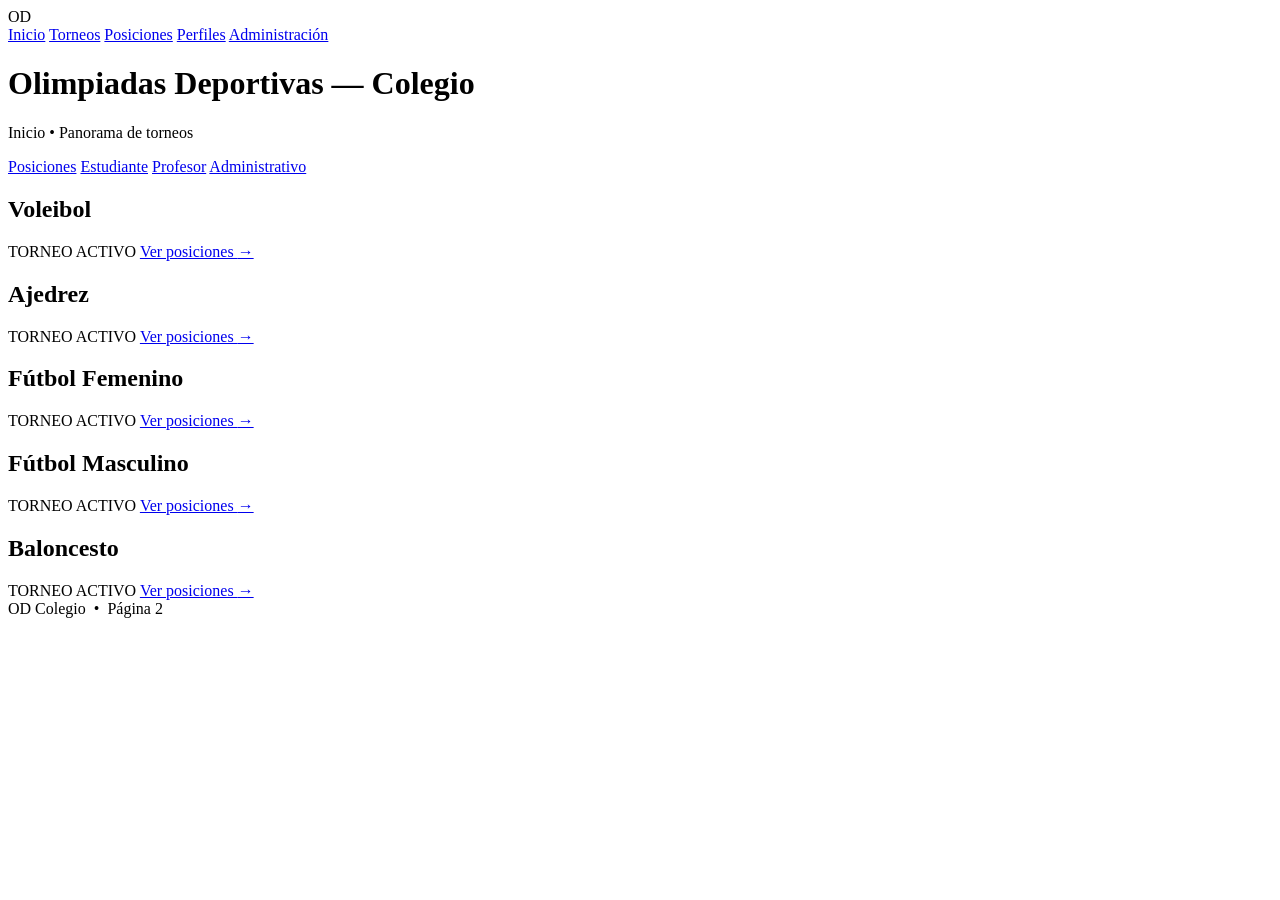
==== index.html @ b716ef6c "Add files via upload" ====
<!DOCTYPE html>
<html lang="es">
<head>
  <meta charset="UTF-8">
  <meta name="viewport" content="width=device-width, initial-scale=1.0">
  <title>Inicio | Olimpiadas Deportivas</title>
  <link rel="stylesheet" href="css/base.css">
  <link rel="stylesheet" href="css/inicio.css">
</head>
<body>
  <div class="layout">

    <aside class="sidebar">
      <div class="logo">OD</div>
      <nav class="menu">
        <a href="index.html" class="menu__link menu__link--active">Inicio</a>
        <a href="#" class="menu__link">Torneos</a>
        <a href="#" class="menu__link">Posiciones</a>
        <a href="#" class="menu__link">Perfiles</a>
        <a href="admin.html" class="menu__link">Administración</a>
      </nav>
    </aside>

    <main class="main">
      <header class="topbar">
        <div>
          <h1 class="title">Olimpiadas Deportivas — Colegio</h1>
          <p class="subtitle">Inicio • Panorama de torneos</p>
        </div>
        <div class="topbar__actions">
          <a href="#" class="btn">Posiciones</a>
          <a href="#" class="btn">Estudiante</a>
          <a href="#" class="btn">Profesor</a>
          <a href="admin.html" class="btn">Administrativo</a>
        </div>
      </header>

      <section class="cards">
        <article class="card card--cream">
          <h2 class="card__title">Voleibol</h2>
          <span class="card__status">TORNEO ACTIVO</span>
          <a href="#" class="card__link">Ver posiciones <span>→</span></a>
        </article>
        <article class="card card--white">
          <h2 class="card__title">Ajedrez</h2>
          <span class="card__status">TORNEO ACTIVO</span>
          <a href="#" class="card__link">Ver posiciones <span>→</span></a>
        </article>
        <article class="card card--cream">
          <h2 class="card__title">Fútbol Femenino</h2>
          <span class="card__status">TORNEO ACTIVO</span>
          <a href="#" class="card__link">Ver posiciones <span>→</span></a>
        </article>
        <article class="card card--white">
          <h2 class="card__title">Fútbol Masculino</h2>
          <span class="card__status">TORNEO ACTIVO</span>
          <a href="#" class="card__link">Ver posiciones <span>→</span></a>
        </article>
        <article class="card card--cream">
          <h2 class="card__title">Baloncesto</h2>
          <span class="card__status">TORNEO ACTIVO</span>
          <a href="#" class="card__link">Ver posiciones <span>→</span></a>
        </article>
      </section>

      <footer class="footer">OD Colegio &nbsp;•&nbsp; Página 2</footer>
    </main>
  </div>
</body>
</html>
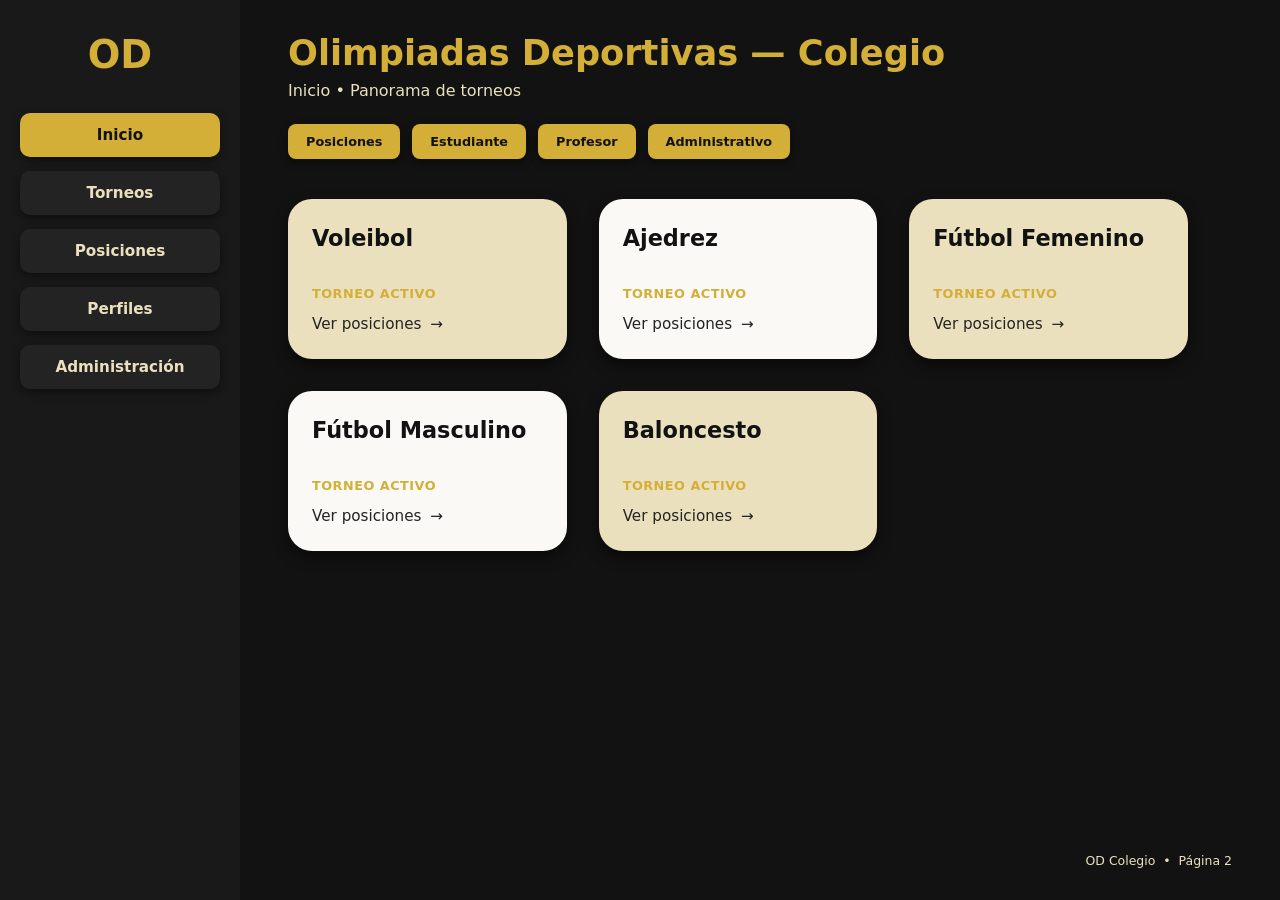
==== commit d1c46a5c: "Fix stylesheet links in index.html" ====
--- a/index.html
+++ b/index.html
@@ -4,8 +4,8 @@
   <meta charset="UTF-8">
   <meta name="viewport" content="width=device-width, initial-scale=1.0">
   <title>Inicio | Olimpiadas Deportivas</title>
-  <link rel="stylesheet" href="css/base.css">
-  <link rel="stylesheet" href="css/inicio.css">
+  <link rel="stylesheet" href="base.css">
+  <link rel="stylesheet" href="inicio.css">
 </head>
 <body>
   <div class="layout">
--- a/base.css
+++ b/base.css
@@ -0,0 +1,49 @@
+/* =========================================================
+   Olimpiadas Deportivas — Estilos compartidos
+   ========================================================= */
+:root {
+  --negro: #121212;
+  --gris-oscuro: #191919;
+  --gris-boton: #232323;
+  --gris-borde: #373737;
+  --dorado: #D4AF37;
+  --crema: #EBE0BE;
+  --blanco: #FAF9F6;
+  --fuente: "Aptos", "Segoe UI", system-ui, -apple-system, Arial, sans-serif;
+}
+
+*, *::before, *::after { box-sizing: border-box; margin: 0; padding: 0; }
+
+body {
+  font-family: var(--fuente);
+  background: var(--negro);
+  color: var(--crema);
+  min-height: 100vh;
+}
+
+a { text-decoration: none; color: inherit; }
+
+/* Botón dorado (barra superior) */
+.btn {
+  display: inline-block;
+  padding: 10px 18px;
+  border-radius: 8px;
+  background: var(--dorado);
+  color: var(--negro);
+  font-weight: 700;
+  font-size: .8rem;
+  border: none;
+  cursor: pointer;
+  font-family: inherit;
+  box-shadow: 0 3px 8px rgba(0, 0, 0, .45);
+  transition: filter .2s, transform .15s;
+}
+.btn:hover { filter: brightness(1.1); transform: translateY(-2px); }
+
+.footer {
+  margin-top: auto;
+  padding-top: 40px;
+  text-align: right;
+  font-size: .78rem;
+  color: var(--crema);
+}
--- a/inicio.css
+++ b/inicio.css
@@ -0,0 +1,95 @@
+/* =========================================================
+   Página: Inicio (panorama de torneos)
+   ========================================================= */
+:root { --sidebar-w: 240px; --radio: 24px; }
+
+.layout { display: flex; min-height: 100vh; }
+
+/* ---------- Menú lateral ---------- */
+.sidebar {
+  width: var(--sidebar-w);
+  flex-shrink: 0;
+  background: var(--gris-oscuro);
+  padding: 32px 20px;
+  position: sticky;
+  top: 0;
+  height: 100vh;
+}
+.logo {
+  text-align: center;
+  font-size: 2.4rem;
+  font-weight: 800;
+  color: var(--dorado);
+  margin-bottom: 36px;
+}
+.menu { display: flex; flex-direction: column; gap: 14px; }
+.menu__link {
+  display: block;
+  text-align: center;
+  padding: 13px 10px;
+  border-radius: 10px;
+  background: var(--gris-boton);
+  color: var(--crema);
+  font-weight: 700;
+  font-size: .95rem;
+  box-shadow: 0 3px 8px rgba(0, 0, 0, .45);
+  transition: background .2s, transform .15s;
+}
+.menu__link:hover { background: var(--gris-borde); transform: translateY(-2px); }
+.menu__link--active,
+.menu__link--active:hover { background: var(--dorado); color: var(--negro); }
+
+/* ---------- Contenido ---------- */
+.main { flex: 1; padding: 32px 48px; display: flex; flex-direction: column; }
+
+.topbar {
+  display: flex;
+  justify-content: space-between;
+  align-items: flex-start;
+  gap: 24px;
+  flex-wrap: wrap;
+  margin-bottom: 40px;
+}
+.title { font-size: 2.2rem; font-weight: 800; color: var(--dorado); }
+.subtitle { margin-top: 8px; }
+.topbar__actions { display: flex; gap: 12px; flex-wrap: wrap; }
+
+/* ---------- Tarjetas ---------- */
+.cards {
+  display: grid;
+  grid-template-columns: repeat(auto-fill, minmax(240px, 1fr));
+  gap: 32px;
+  max-width: 900px;
+}
+.card {
+  border-radius: var(--radio);
+  padding: 26px 24px;
+  min-height: 160px;
+  display: flex;
+  flex-direction: column;
+  gap: 14px;
+  box-shadow: 0 6px 14px rgba(0, 0, 0, .5);
+  transition: transform .2s, box-shadow .2s;
+}
+.card:hover { transform: translateY(-5px); box-shadow: 0 12px 22px rgba(0, 0, 0, .6); }
+.card--cream { background: var(--crema); }
+.card--white { background: var(--blanco); }
+.card__title { font-size: 1.4rem; font-weight: 800; color: var(--negro); }
+.card__status {
+  margin-top: auto;
+  font-size: .8rem;
+  font-weight: 800;
+  letter-spacing: .5px;
+  color: var(--dorado);
+}
+.card__link { font-size: .95rem; color: var(--gris-boton); }
+.card__link span { margin-left: 4px; transition: margin .2s; }
+.card__link:hover span { margin-left: 10px; }
+
+@media (max-width: 800px) {
+  .layout { flex-direction: column; }
+  .sidebar { width: 100%; height: auto; position: static; padding: 20px; }
+  .menu { flex-direction: row; flex-wrap: wrap; justify-content: center; }
+  .main { padding: 24px 20px; }
+  .title { font-size: 1.6rem; }
+}
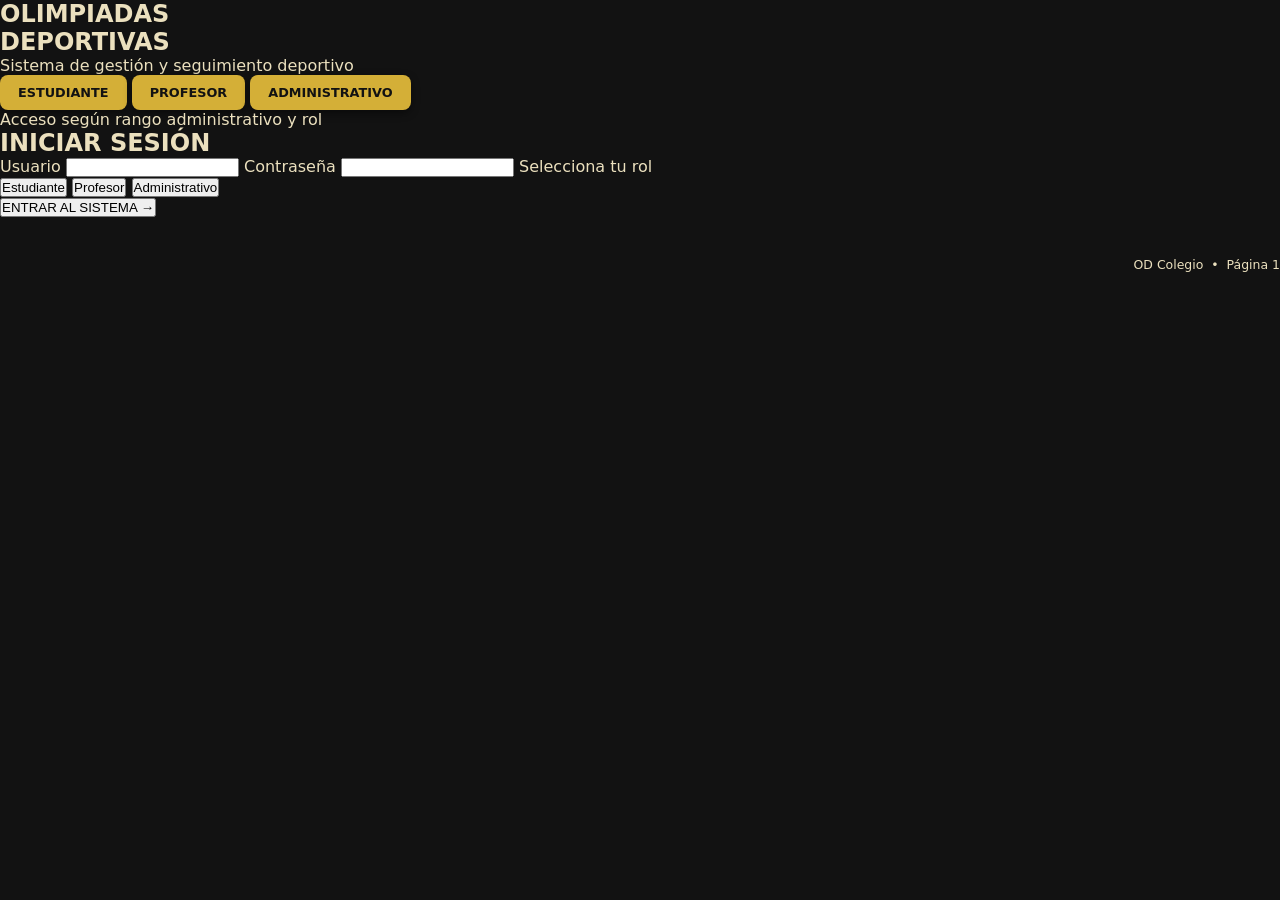
==== commit 470bd424: "Update stylesheet and script links in index.html" ====
--- a/index.html
+++ b/index.html
@@ -3,68 +3,53 @@
 <head>
   <meta charset="UTF-8">
   <meta name="viewport" content="width=device-width, initial-scale=1.0">
-  <title>Inicio | Olimpiadas Deportivas</title>
+  <title>Iniciar sesión | Olimpiadas Deportivas</title>
   <link rel="stylesheet" href="base.css">
-  <link rel="stylesheet" href="inicio.css">
+  <link rel="stylesheet" href="index.css">
 </head>
-<body>
-  <div class="layout">
+<body class="login-page">
+  <div class="top-line"></div>
 
-    <aside class="sidebar">
-      <div class="logo">OD</div>
-      <nav class="menu">
-        <a href="index.html" class="menu__link menu__link--active">Inicio</a>
-        <a href="#" class="menu__link">Torneos</a>
-        <a href="#" class="menu__link">Posiciones</a>
-        <a href="#" class="menu__link">Perfiles</a>
-        <a href="admin.html" class="menu__link">Administración</a>
-      </nav>
-    </aside>
+  <div class="login-layout">
+    <!-- Lado izquierdo -->
+    <section class="hero">
+      <h1 class="hero__title">OLIMPIADAS<br>DEPORTIVAS</h1>
+      <p class="hero__subtitle">Sistema de gestión y seguimiento deportivo</p>
 
-    <main class="main">
-      <header class="topbar">
-        <div>
-          <h1 class="title">Olimpiadas Deportivas — Colegio</h1>
-          <p class="subtitle">Inicio • Panorama de torneos</p>
+      <div class="hero__roles">
+        <span class="btn">ESTUDIANTE</span>
+        <span class="btn">PROFESOR</span>
+        <span class="btn">ADMINISTRATIVO</span>
+      </div>
+
+      <p class="hero__note">Acceso según rango administrativo y rol</p>
+    </section>
+
+    <!-- Formulario -->
+    <section class="login-card">
+      <h2 class="login-card__title">INICIAR SESIÓN</h2>
+
+      <form id="loginForm" novalidate>
+        <label for="usuario">Usuario</label>
+        <input type="text" id="usuario" autocomplete="username">
+
+        <label for="clave">Contraseña</label>
+        <input type="password" id="clave" autocomplete="current-password">
+
+        <span class="label">Selecciona tu rol</span>
+        <div class="roles" id="roles">
+          <button type="button" class="role role--active" data-rol="estudiante">Estudiante</button>
+          <button type="button" class="role" data-rol="profesor">Profesor</button>
+          <button type="button" class="role" data-rol="administrativo">Administrativo</button>
         </div>
-        <div class="topbar__actions">
-          <a href="#" class="btn">Posiciones</a>
-          <a href="#" class="btn">Estudiante</a>
-          <a href="#" class="btn">Profesor</a>
-          <a href="admin.html" class="btn">Administrativo</a>
-        </div>
-      </header>
 
-      <section class="cards">
-        <article class="card card--cream">
-          <h2 class="card__title">Voleibol</h2>
-          <span class="card__status">TORNEO ACTIVO</span>
-          <a href="#" class="card__link">Ver posiciones <span>→</span></a>
-        </article>
-        <article class="card card--white">
-          <h2 class="card__title">Ajedrez</h2>
-          <span class="card__status">TORNEO ACTIVO</span>
-          <a href="#" class="card__link">Ver posiciones <span>→</span></a>
-        </article>
-        <article class="card card--cream">
-          <h2 class="card__title">Fútbol Femenino</h2>
-          <span class="card__status">TORNEO ACTIVO</span>
-          <a href="#" class="card__link">Ver posiciones <span>→</span></a>
-        </article>
-        <article class="card card--white">
-          <h2 class="card__title">Fútbol Masculino</h2>
-          <span class="card__status">TORNEO ACTIVO</span>
-          <a href="#" class="card__link">Ver posiciones <span>→</span></a>
-        </article>
-        <article class="card card--cream">
-          <h2 class="card__title">Baloncesto</h2>
-          <span class="card__status">TORNEO ACTIVO</span>
-          <a href="#" class="card__link">Ver posiciones <span>→</span></a>
-        </article>
-      </section>
+        <button type="submit" class="login-btn">ENTRAR AL SISTEMA →</button>
+      </form>
+    </section>
+  </div>
 
-      <footer class="footer">OD Colegio &nbsp;•&nbsp; Página 2</footer>
-    </main>
-  </div>
+  <footer class="footer login-footer">OD Colegio &nbsp;•&nbsp; Página 1</footer>
+
+  <script src="index.js"></script>
 </body>
 </html>
